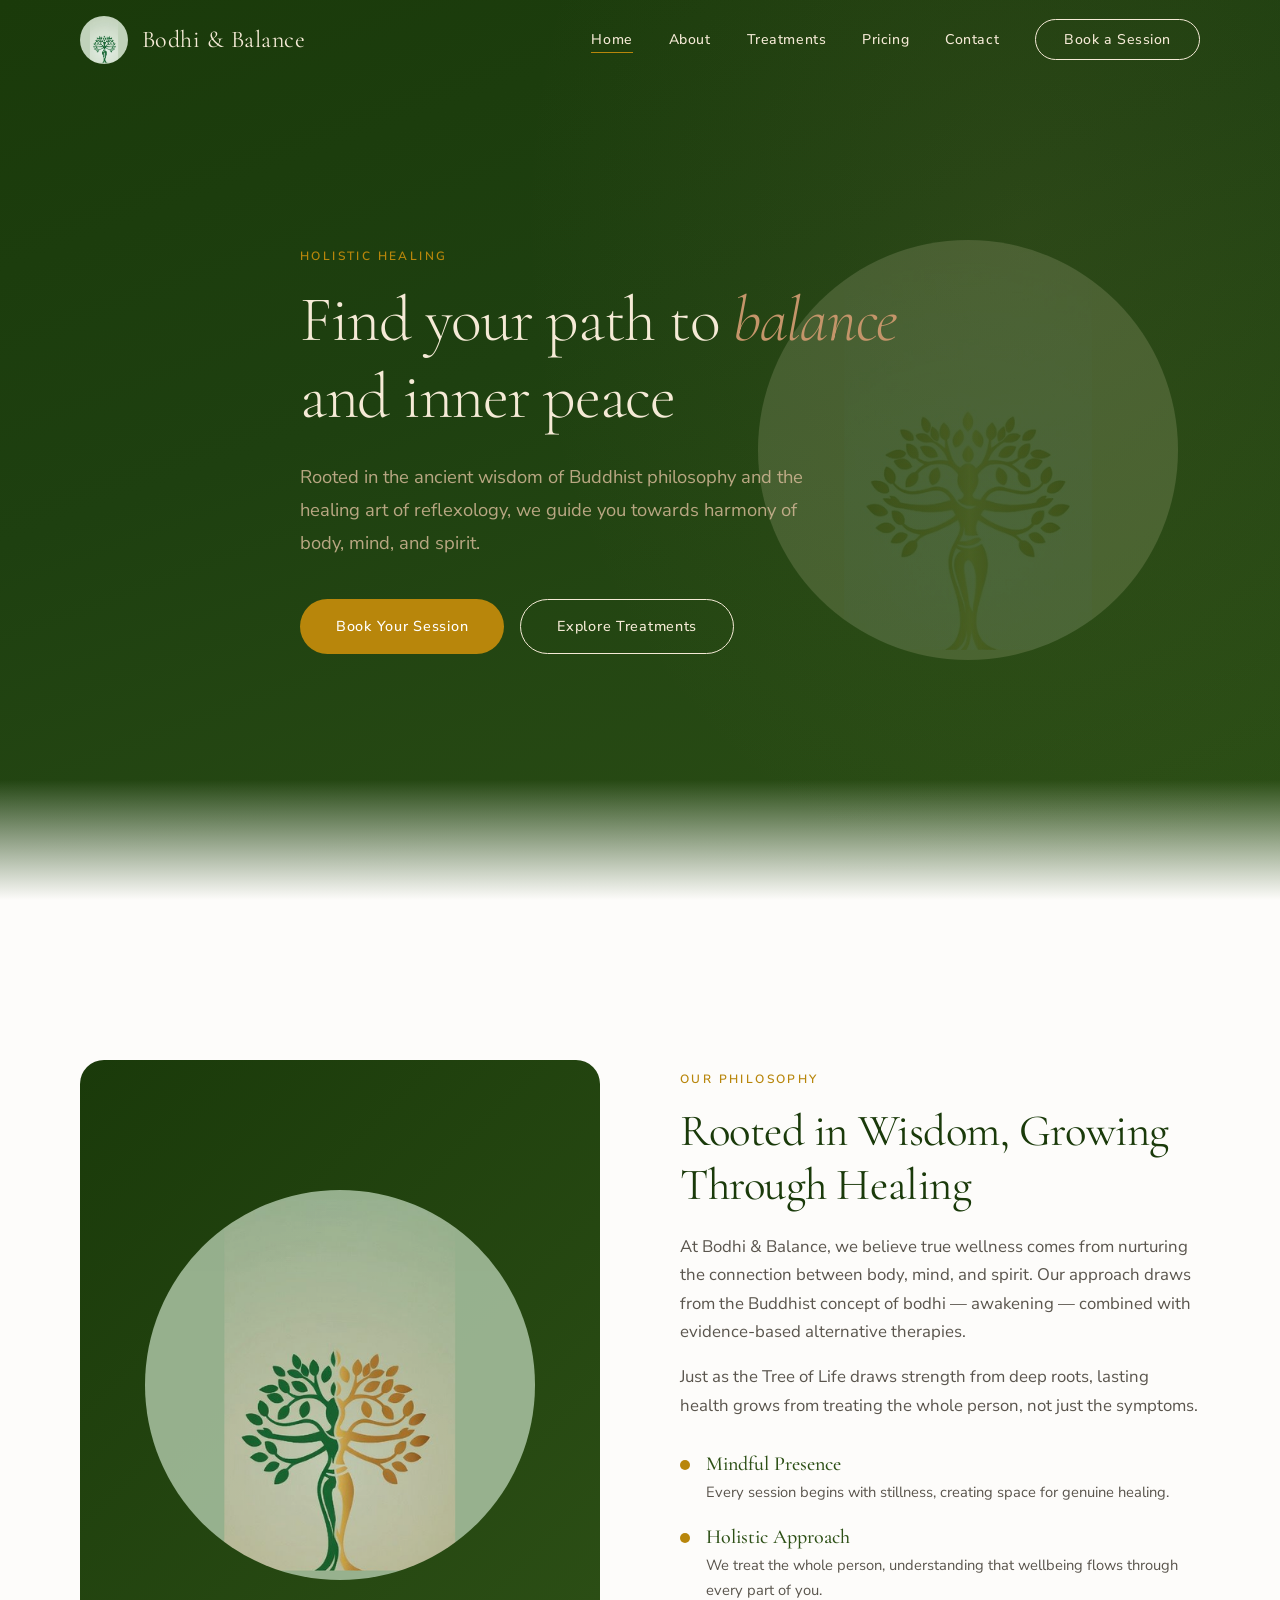
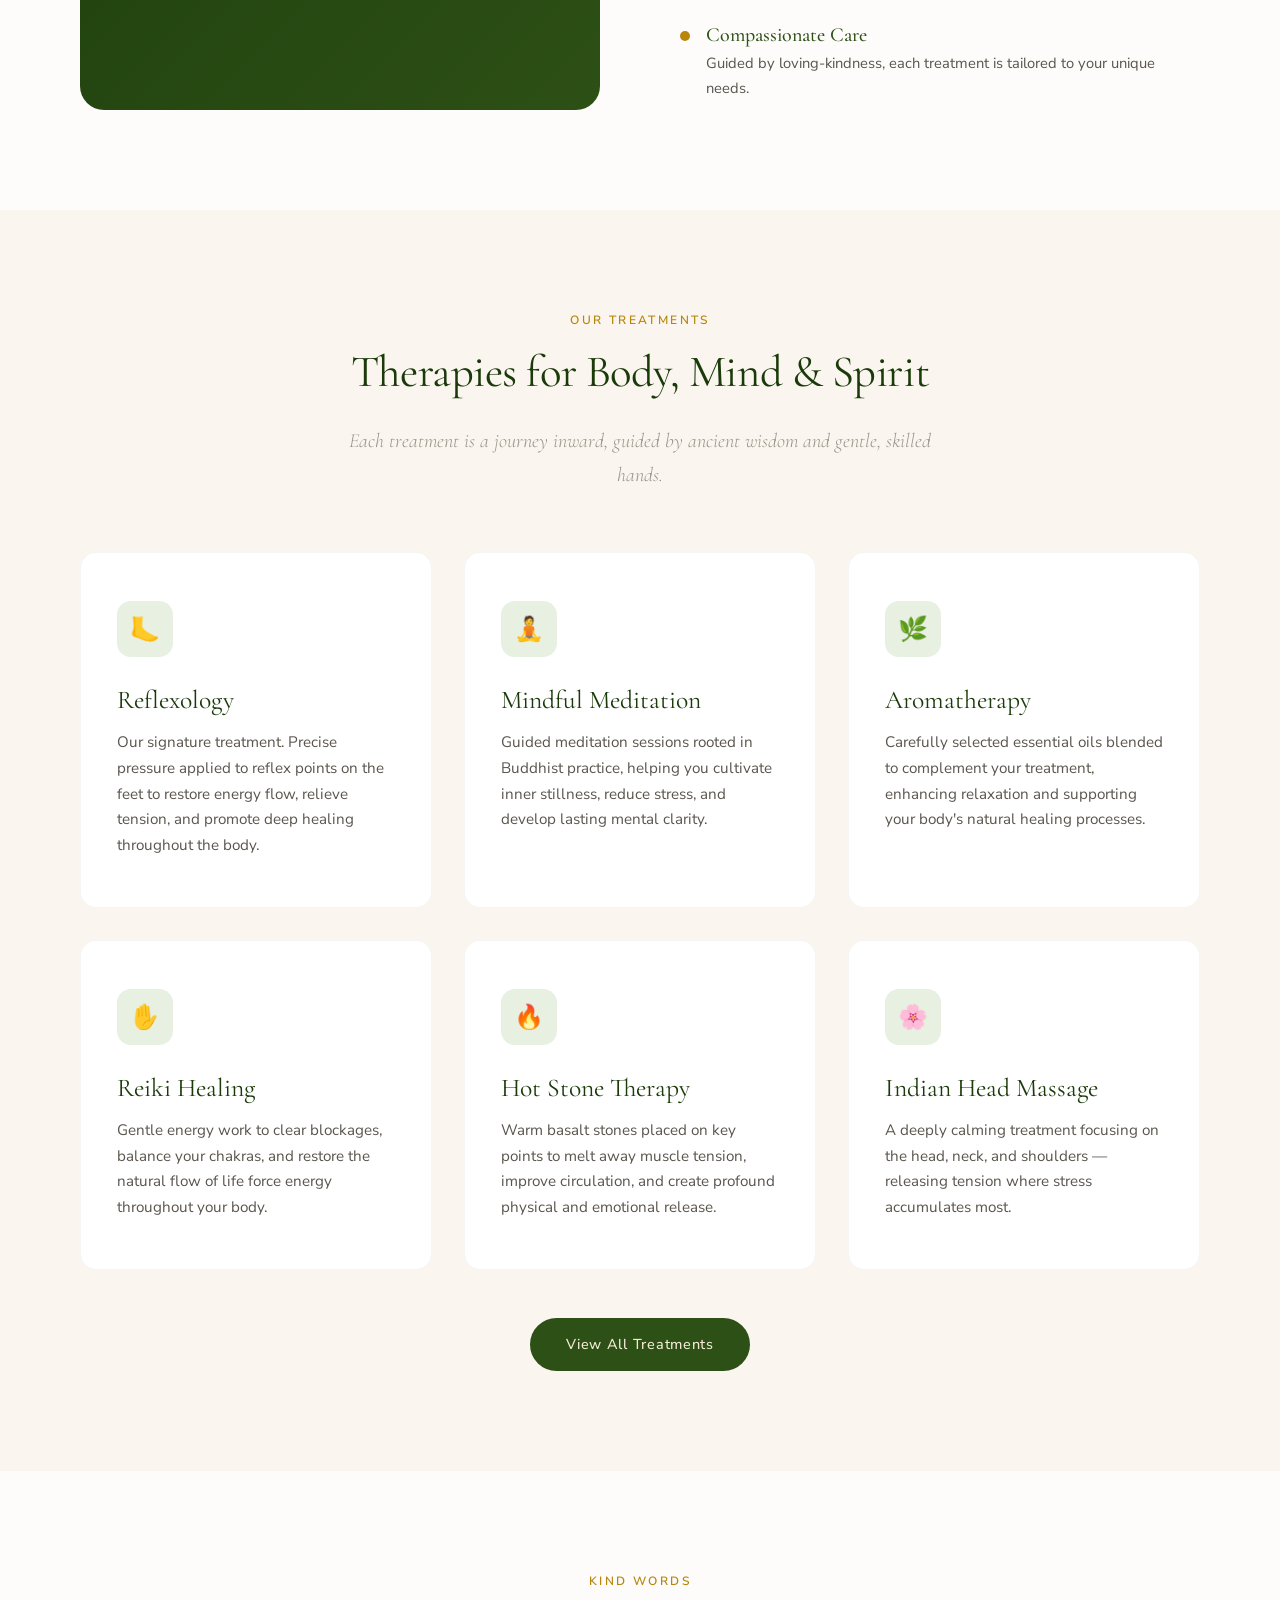
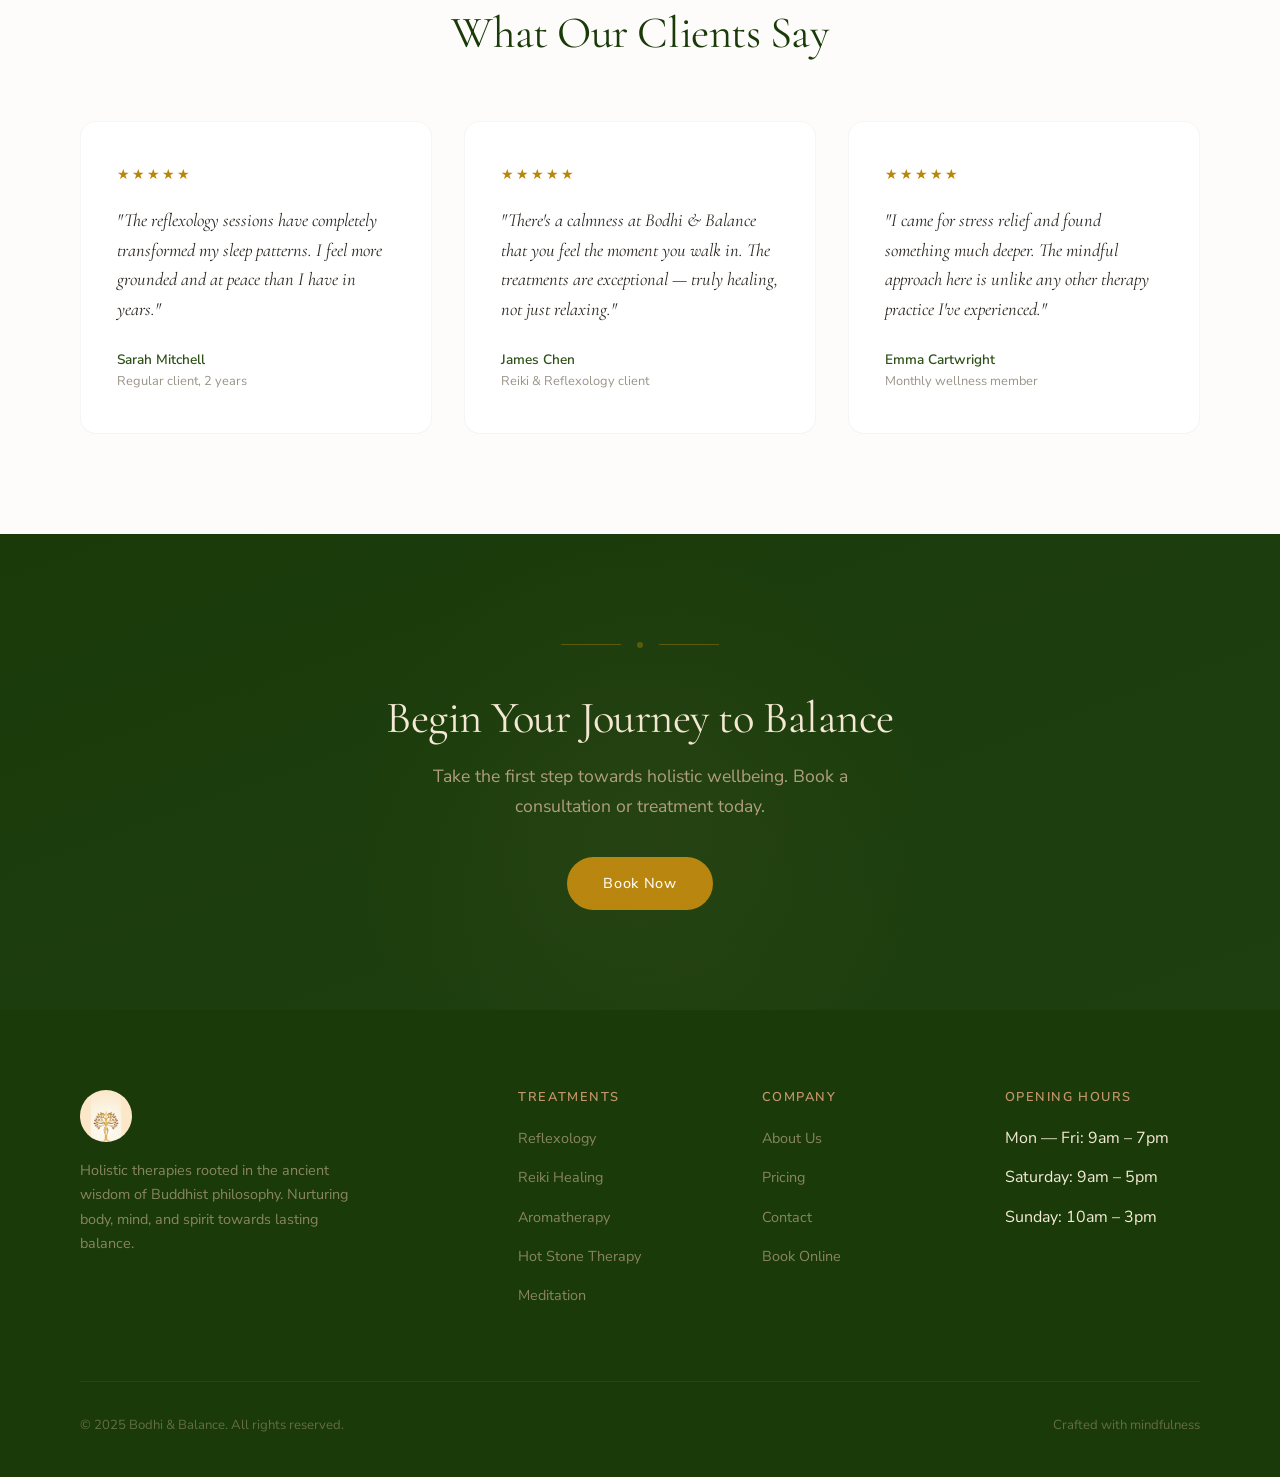
==== index.html @ 6754178a "Initial commit — Bodhi & Balance static website Static site with 6 pages: Home, About, Services, Pri" ====
<!DOCTYPE html>
<html lang="en">
<head>
  <meta charset="UTF-8">
  <meta name="viewport" content="width=device-width, initial-scale=1.0">
  <title>Bodhi & Balance — Alternative Therapies & Reflexology</title>
  <meta name="description" content="Bodhi & Balance offers holistic alternative therapies with a strong focus on reflexology treatment, rooted in the mindful traditions of Buddhism.">
  <link rel="icon" href="images/logo_green.png" type="image/png">
  <link rel="stylesheet" href="css/styles.css">
</head>
<body>

<!-- ═══════════ NAVIGATION ═══════════ -->
<nav class="navbar">
  <div class="container">
    <a href="index.html" class="nav-brand">
      <img src="images/logo_green.png" alt="Bodhi & Balance logo">
      <span class="nav-brand-text">Bodhi & Balance</span>
    </a>
    <ul class="nav-links">
      <li><a href="index.html" class="active">Home</a></li>
      <li><a href="about.html">About</a></li>
      <li><a href="services.html">Treatments</a></li>
      <li><a href="pricing.html">Pricing</a></li>
      <li><a href="contact.html">Contact</a></li>
      <li><a href="booking.html" class="nav-book">Book a Session</a></li>
    </ul>
    <button class="nav-toggle" aria-label="Menu">
      <span></span><span></span><span></span>
    </button>
  </div>
</nav>

<!-- ═══════════ HERO ═══════════ -->
<section class="hero">
  <img src="images/logo_gold_v2.png" alt="" class="hero-logo" aria-hidden="true">
  <div class="container">
    <div class="hero-content">
      <span class="section-label">Holistic Healing</span>
      <h1>Find your path to <em>balance</em> and inner peace</h1>
      <p>Rooted in the ancient wisdom of Buddhist philosophy and the healing art of reflexology, we guide you towards harmony of body, mind, and spirit.</p>
      <div class="hero-buttons">
        <a href="booking.html" class="btn btn-gold">Book Your Session</a>
        <a href="services.html" class="btn btn-outline" style="border-color: var(--gold-pale); color: var(--gold-pale);">Explore Treatments</a>
      </div>
    </div>
  </div>
</section>

<!-- ═══════════ PHILOSOPHY INTRO ═══════════ -->
<section style="padding: var(--section-padding);">
  <div class="container">
    <div class="philosophy-grid">
      <div class="philosophy-image fade-in">
        <img src="images/logo_dual.png" alt="Tree of Life">
      </div>
      <div class="philosophy-content fade-in">
        <span class="section-label">Our Philosophy</span>
        <h2>Rooted in Wisdom, Growing Through Healing</h2>
        <p>At Bodhi & Balance, we believe true wellness comes from nurturing the connection between body, mind, and spirit. Our approach draws from the Buddhist concept of bodhi — awakening — combined with evidence-based alternative therapies.</p>
        <p>Just as the Tree of Life draws strength from deep roots, lasting health grows from treating the whole person, not just the symptoms.</p>
        <div class="philosophy-values">
          <div class="value-item">
            <div class="value-dot"></div>
            <div>
              <h4>Mindful Presence</h4>
              <p>Every session begins with stillness, creating space for genuine healing.</p>
            </div>
          </div>
          <div class="value-item">
            <div class="value-dot"></div>
            <div>
              <h4>Holistic Approach</h4>
              <p>We treat the whole person, understanding that wellbeing flows through every part of you.</p>
            </div>
          </div>
          <div class="value-item">
            <div class="value-dot"></div>
            <div>
              <h4>Compassionate Care</h4>
              <p>Guided by loving-kindness, each treatment is tailored to your unique needs.</p>
            </div>
          </div>
        </div>
      </div>
    </div>
  </div>
</section>

<!-- ═══════════ SERVICES OVERVIEW ═══════════ -->
<section class="section-cream">
  <div class="container">
    <div style="text-align: center; max-width: 640px; margin: 0 auto;">
      <span class="section-label">Our Treatments</span>
      <h2 class="section-title">Therapies for Body, Mind & Spirit</h2>
      <p class="section-subtitle" style="margin: 0 auto;">Each treatment is a journey inward, guided by ancient wisdom and gentle, skilled hands.</p>
    </div>
    <div class="features-grid">
      <div class="feature-card fade-in">
        <div class="feature-icon">🦶</div>
        <h3>Reflexology</h3>
        <p>Our signature treatment. Precise pressure applied to reflex points on the feet to restore energy flow, relieve tension, and promote deep healing throughout the body.</p>
      </div>
      <div class="feature-card fade-in">
        <div class="feature-icon">🧘</div>
        <h3>Mindful Meditation</h3>
        <p>Guided meditation sessions rooted in Buddhist practice, helping you cultivate inner stillness, reduce stress, and develop lasting mental clarity.</p>
      </div>
      <div class="feature-card fade-in">
        <div class="feature-icon">🌿</div>
        <h3>Aromatherapy</h3>
        <p>Carefully selected essential oils blended to complement your treatment, enhancing relaxation and supporting your body's natural healing processes.</p>
      </div>
      <div class="feature-card fade-in">
        <div class="feature-icon">✋</div>
        <h3>Reiki Healing</h3>
        <p>Gentle energy work to clear blockages, balance your chakras, and restore the natural flow of life force energy throughout your body.</p>
      </div>
      <div class="feature-card fade-in">
        <div class="feature-icon">🔥</div>
        <h3>Hot Stone Therapy</h3>
        <p>Warm basalt stones placed on key points to melt away muscle tension, improve circulation, and create profound physical and emotional release.</p>
      </div>
      <div class="feature-card fade-in">
        <div class="feature-icon">🌸</div>
        <h3>Indian Head Massage</h3>
        <p>A deeply calming treatment focusing on the head, neck, and shoulders — releasing tension where stress accumulates most.</p>
      </div>
    </div>
    <div style="text-align: center; margin-top: 48px;">
      <a href="services.html" class="btn btn-primary">View All Treatments</a>
    </div>
  </div>
</section>

<!-- ═══════════ TESTIMONIALS ═══════════ -->
<section>
  <div class="container">
    <div style="text-align: center; max-width: 640px; margin: 0 auto;">
      <span class="section-label">Kind Words</span>
      <h2 class="section-title">What Our Clients Say</h2>
    </div>
    <div class="testimonials-container">
      <div class="testimonial-card fade-in">
        <div class="testimonial-stars">★★★★★</div>
        <blockquote>"The reflexology sessions have completely transformed my sleep patterns. I feel more grounded and at peace than I have in years."</blockquote>
        <div class="testimonial-author">Sarah Mitchell</div>
        <div class="testimonial-role">Regular client, 2 years</div>
      </div>
      <div class="testimonial-card fade-in">
        <div class="testimonial-stars">★★★★★</div>
        <blockquote>"There's a calmness at Bodhi & Balance that you feel the moment you walk in. The treatments are exceptional — truly healing, not just relaxing."</blockquote>
        <div class="testimonial-author">James Chen</div>
        <div class="testimonial-role">Reiki & Reflexology client</div>
      </div>
      <div class="testimonial-card fade-in">
        <div class="testimonial-stars">★★★★★</div>
        <blockquote>"I came for stress relief and found something much deeper. The mindful approach here is unlike any other therapy practice I've experienced."</blockquote>
        <div class="testimonial-author">Emma Cartwright</div>
        <div class="testimonial-role">Monthly wellness member</div>
      </div>
    </div>
  </div>
</section>

<!-- ═══════════ CTA ═══════════ -->
<section class="cta-section">
  <div class="container">
    <div class="divider" style="margin-bottom: 36px;">
      <div class="divider-line"></div>
      <div class="divider-dot"></div>
      <div class="divider-line"></div>
    </div>
    <h2>Begin Your Journey to Balance</h2>
    <p>Take the first step towards holistic wellbeing. Book a consultation or treatment today.</p>
    <a href="booking.html" class="btn btn-gold">Book Now</a>
  </div>
</section>

<!-- ═══════════ FOOTER ═══════════ -->
<footer class="footer">
  <div class="container">
    <div class="footer-grid">
      <div class="footer-brand">
        <img src="images/logo_gold_v2.png" alt="Bodhi & Balance">
        <p>Holistic therapies rooted in the ancient wisdom of Buddhist philosophy. Nurturing body, mind, and spirit towards lasting balance.</p>
      </div>
      <div>
        <h4>Treatments</h4>
        <ul>
          <li><a href="services.html">Reflexology</a></li>
          <li><a href="services.html">Reiki Healing</a></li>
          <li><a href="services.html">Aromatherapy</a></li>
          <li><a href="services.html">Hot Stone Therapy</a></li>
          <li><a href="services.html">Meditation</a></li>
        </ul>
      </div>
      <div>
        <h4>Company</h4>
        <ul>
          <li><a href="about.html">About Us</a></li>
          <li><a href="pricing.html">Pricing</a></li>
          <li><a href="contact.html">Contact</a></li>
          <li><a href="booking.html">Book Online</a></li>
        </ul>
      </div>
      <div>
        <h4>Opening Hours</h4>
        <ul>
          <li>Mon — Fri: 9am – 7pm</li>
          <li>Saturday: 9am – 5pm</li>
          <li>Sunday: 10am – 3pm</li>
        </ul>
      </div>
    </div>
    <div class="footer-bottom">
      <span>&copy; 2025 Bodhi & Balance. All rights reserved.</span>
      <span>Crafted with mindfulness</span>
    </div>
  </div>
</footer>

<script src="js/main.js"></script>
</body>
</html>
---- css/styles.css ----
/* ═══════════════════════════════════════════════
   BODHI & BALANCE — Global Styles
   Theme: Dark green + warm golden brown
   ═══════════════════════════════════════════════ */

@import url('https://fonts.googleapis.com/css2?family=Cormorant+Garamond:ital,wght@0,300;0,400;0,500;0,600;0,700;1,300;1,400&family=Nunito+Sans:wght@300;400;500;600&display=swap');

:root {
  /* Primary palette */
  --green-deep: #1a3a0a;
  --green-dark: #2d5016;
  --green-mid: #3a6b1e;
  --green-soft: #4a8c2a;
  --green-light: #6aad3d;
  --green-pale: #e8f0e2;

  /* Golden brown palette */
  --gold-dark: #8b6914;
  --gold: #b8860b;
  --gold-warm: #c4956a;
  --gold-light: #d4b896;
  --gold-pale: #f5ead6;
  --gold-cream: #faf6ef;

  /* Neutrals */
  --white: #ffffff;
  --off-white: #fdfcfa;
  --gray-light: #f0ede8;
  --gray-mid: #9a9489;
  --gray-dark: #5a554d;
  --text-primary: #2a2520;
  --text-secondary: #5a554d;

  /* Typography */
  --font-heading: 'Cormorant Garamond', Georgia, serif;
  --font-body: 'Nunito Sans', -apple-system, sans-serif;

  /* Spacing */
  --section-padding: 100px 0;
  --container-width: 1200px;
  --nav-height: 80px;

  /* Transitions */
  --ease-gentle: cubic-bezier(0.25, 0.1, 0.25, 1);
}

/* ═══════════ RESET & BASE ═══════════ */
*, *::before, *::after { box-sizing: border-box; margin: 0; padding: 0; }

html {
  scroll-behavior: smooth;
  font-size: 16px;
  -webkit-font-smoothing: antialiased;
  -moz-osx-font-smoothing: grayscale;
}

body {
  font-family: var(--font-body);
  font-weight: 400;
  color: var(--text-primary);
  background: var(--off-white);
  line-height: 1.7;
  overflow-x: hidden;
}

img { max-width: 100%; height: auto; display: block; }
a { color: inherit; text-decoration: none; }

.container {
  max-width: var(--container-width);
  margin: 0 auto;
  padding: 0 40px;
}

/* ═══════════ TYPOGRAPHY ═══════════ */
h1, h2, h3, h4, h5 {
  font-family: var(--font-heading);
  font-weight: 400;
  line-height: 1.2;
  color: var(--green-deep);
}

h1 { font-size: clamp(2.8rem, 5vw, 4.2rem); letter-spacing: -0.02em; }
h2 { font-size: clamp(2rem, 3.5vw, 3rem); letter-spacing: -0.01em; }
h3 { font-size: clamp(1.4rem, 2vw, 1.8rem); }
h4 { font-size: 1.25rem; font-weight: 500; }

p { margin-bottom: 1em; color: var(--text-secondary); }
p:last-child { margin-bottom: 0; }

.section-label {
  font-family: var(--font-body);
  font-size: 0.75rem;
  font-weight: 600;
  letter-spacing: 0.2em;
  text-transform: uppercase;
  color: var(--gold);
  margin-bottom: 16px;
  display: block;
}

.section-title { margin-bottom: 24px; }

.section-subtitle {
  font-family: var(--font-heading);
  font-size: 1.25rem;
  font-style: italic;
  color: var(--gray-mid);
  font-weight: 300;
  max-width: 600px;
}

/* ═══════════ BUTTONS ═══════════ */
.btn {
  display: inline-flex;
  align-items: center;
  gap: 8px;
  padding: 14px 36px;
  border-radius: 50px;
  font-family: var(--font-body);
  font-size: 0.9rem;
  font-weight: 500;
  letter-spacing: 0.05em;
  cursor: pointer;
  border: none;
  transition: all 0.4s var(--ease-gentle);
  text-decoration: none;
}

.btn-primary {
  background: var(--green-dark);
  color: var(--gold-pale);
}
.btn-primary:hover {
  background: var(--green-mid);
  transform: translateY(-2px);
  box-shadow: 0 8px 30px rgba(45, 80, 22, 0.3);
}

.btn-outline {
  background: transparent;
  color: var(--green-dark);
  border: 1.5px solid var(--green-dark);
}
.btn-outline:hover {
  background: var(--green-dark);
  color: var(--gold-pale);
  transform: translateY(-2px);
}

.btn-gold {
  background: var(--gold);
  color: var(--white);
}
.btn-gold:hover {
  background: var(--gold-dark);
  transform: translateY(-2px);
  box-shadow: 0 8px 30px rgba(184, 134, 11, 0.3);
}

/* ═══════════ NAVIGATION ═══════════ */
.navbar {
  position: fixed;
  top: 0;
  left: 0;
  right: 0;
  z-index: 1000;
  height: var(--nav-height);
  display: flex;
  align-items: center;
  transition: all 0.4s var(--ease-gentle);
  background: transparent;
}

.navbar.scrolled {
  background: rgba(253, 252, 250, 0.95);
  backdrop-filter: blur(20px);
  box-shadow: 0 1px 0 rgba(0, 0, 0, 0.06);
}

.navbar .container {
  display: flex;
  align-items: center;
  justify-content: space-between;
  width: 100%;
}

.nav-brand {
  display: flex;
  align-items: center;
  gap: 14px;
}

.nav-brand img {
  width: 48px;
  height: 48px;
  border-radius: 50%;
}

.nav-brand-text {
  font-family: var(--font-heading);
  font-size: 1.5rem;
  font-weight: 400;
  color: var(--green-deep);
  letter-spacing: 0.02em;
}

.navbar:not(.scrolled) .nav-brand-text { color: var(--gold-pale); }
.navbar:not(.scrolled) .nav-links a { color: var(--gold-pale); }
.navbar:not(.scrolled) .nav-book { border-color: var(--gold-pale); color: var(--gold-pale); }
.navbar:not(.scrolled) .nav-book:hover { background: var(--gold-pale); color: var(--green-deep); }

.nav-links {
  display: flex;
  align-items: center;
  gap: 36px;
  list-style: none;
}

.nav-links a {
  font-size: 0.88rem;
  font-weight: 500;
  letter-spacing: 0.04em;
  color: var(--text-secondary);
  transition: color 0.3s;
  position: relative;
}

.nav-links a::after {
  content: '';
  position: absolute;
  bottom: -4px;
  left: 0;
  width: 0;
  height: 1.5px;
  background: var(--gold);
  transition: width 0.3s var(--ease-gentle);
}

.nav-links a:hover::after,
.nav-links a.active::after { width: 100%; }

.nav-book {
  padding: 10px 28px;
  border: 1.5px solid var(--green-dark);
  border-radius: 50px;
  font-size: 0.85rem;
  font-weight: 600;
  letter-spacing: 0.05em;
  color: var(--green-dark);
  transition: all 0.3s var(--ease-gentle);
}

.nav-book:hover {
  background: var(--green-dark);
  color: var(--gold-pale);
}

/* Mobile menu toggle */
.nav-toggle {
  display: none;
  flex-direction: column;
  gap: 5px;
  background: none;
  border: none;
  cursor: pointer;
  padding: 5px;
}
.nav-toggle span {
  width: 24px;
  height: 2px;
  background: var(--green-deep);
  transition: all 0.3s;
  border-radius: 2px;
}
.navbar:not(.scrolled) .nav-toggle span { background: var(--gold-pale); }

/* ═══════════ HERO ═══════════ */
.hero {
  position: relative;
  min-height: 100vh;
  display: flex;
  align-items: center;
  background: linear-gradient(160deg, var(--green-deep) 0%, #1e4010 40%, var(--green-dark) 100%);
  overflow: hidden;
}

.hero::before {
  content: '';
  position: absolute;
  top: -50%;
  right: -20%;
  width: 80%;
  height: 150%;
  background: radial-gradient(ellipse, rgba(196, 149, 106, 0.08) 0%, transparent 70%);
  pointer-events: none;
}

.hero::after {
  content: '';
  position: absolute;
  bottom: 0;
  left: 0;
  right: 0;
  height: 120px;
  background: linear-gradient(to top, var(--off-white), transparent);
  pointer-events: none;
}

.hero-content {
  position: relative;
  z-index: 2;
  max-width: 680px;
}

.hero h1 {
  color: var(--gold-pale);
  margin-bottom: 24px;
  font-weight: 300;
}

.hero h1 em {
  font-style: italic;
  color: var(--gold-warm);
}

.hero p {
  color: rgba(212, 184, 150, 0.85);
  font-size: 1.15rem;
  line-height: 1.8;
  margin-bottom: 40px;
  max-width: 520px;
}

.hero-buttons { display: flex; gap: 16px; flex-wrap: wrap; }

.hero-logo {
  position: absolute;
  right: 8%;
  top: 50%;
  transform: translateY(-50%);
  width: 420px;
  height: 420px;
  opacity: 0.15;
  z-index: 1;
  border-radius: 50%;
  mix-blend-mode: screen;
}

/* ═══════════ SECTIONS ═══════════ */
section { padding: var(--section-padding); }

.section-green {
  background: var(--green-deep);
  color: var(--gold-pale);
}
.section-green h2, .section-green h3 { color: var(--gold-pale); }
.section-green p { color: rgba(212, 184, 150, 0.8); }
.section-green .section-label { color: var(--gold-warm); }

.section-cream { background: var(--gold-cream); }
.section-soft { background: var(--gray-light); }

/* ═══════════ FEATURE CARDS ═══════════ */
.features-grid {
  display: grid;
  grid-template-columns: repeat(3, 1fr);
  gap: 32px;
  margin-top: 60px;
}

.feature-card {
  padding: 48px 36px;
  background: var(--white);
  border-radius: 16px;
  border: 1px solid rgba(0, 0, 0, 0.04);
  transition: all 0.4s var(--ease-gentle);
}

.feature-card:hover {
  transform: translateY(-6px);
  box-shadow: 0 20px 60px rgba(0, 0, 0, 0.06);
}

.feature-icon {
  width: 56px;
  height: 56px;
  border-radius: 14px;
  background: var(--green-pale);
  display: flex;
  align-items: center;
  justify-content: center;
  margin-bottom: 28px;
  font-size: 1.5rem;
}

.feature-card h3 { margin-bottom: 14px; }
.feature-card p { font-size: 0.95rem; }

/* ═══════════ PHILOSOPHY SECTION ═══════════ */
.philosophy-grid {
  display: grid;
  grid-template-columns: 1fr 1fr;
  gap: 80px;
  align-items: center;
  margin-top: 60px;
}

.philosophy-image {
  width: 100%;
  aspect-ratio: 4/5;
  border-radius: 24px;
  background: linear-gradient(135deg, var(--green-deep), var(--green-dark));
  display: flex;
  align-items: center;
  justify-content: center;
  overflow: hidden;
  position: relative;
}

.philosophy-image img {
  width: 75%;
  opacity: 0.85;
  border-radius: 50%;
}

.philosophy-content h2 { margin-bottom: 20px; }
.philosophy-content p { margin-bottom: 16px; font-size: 1.05rem; }

.philosophy-values {
  display: flex;
  flex-direction: column;
  gap: 20px;
  margin-top: 32px;
}

.value-item {
  display: flex;
  align-items: flex-start;
  gap: 16px;
}

.value-dot {
  width: 10px;
  height: 10px;
  border-radius: 50%;
  background: var(--gold);
  margin-top: 8px;
  flex-shrink: 0;
}

.value-item h4 { margin-bottom: 4px; font-family: var(--font-heading); color: var(--green-dark); }
.value-item p { font-size: 0.92rem; margin: 0; }

/* ═══════════ TREATMENTS ═══════════ */
.treatments-grid {
  display: grid;
  grid-template-columns: repeat(2, 1fr);
  gap: 32px;
  margin-top: 60px;
}

.treatment-card {
  padding: 44px 40px;
  background: var(--white);
  border-radius: 20px;
  border: 1px solid rgba(0, 0, 0, 0.04);
  transition: all 0.4s var(--ease-gentle);
  position: relative;
  overflow: hidden;
}

.treatment-card::before {
  content: '';
  position: absolute;
  top: 0;
  left: 0;
  width: 4px;
  height: 0;
  background: linear-gradient(to bottom, var(--gold), var(--green-mid));
  transition: height 0.4s var(--ease-gentle);
  border-radius: 0 4px 4px 0;
}

.treatment-card:hover::before { height: 100%; }

.treatment-card:hover {
  transform: translateY(-4px);
  box-shadow: 0 16px 48px rgba(0, 0, 0, 0.06);
}

.treatment-tag {
  display: inline-block;
  padding: 4px 14px;
  border-radius: 20px;
  background: var(--gold-pale);
  color: var(--gold-dark);
  font-size: 0.75rem;
  font-weight: 600;
  letter-spacing: 0.08em;
  margin-bottom: 20px;
}

.treatment-card h3 { margin-bottom: 12px; }
.treatment-card p { font-size: 0.95rem; margin-bottom: 20px; }

.treatment-meta {
  display: flex;
  gap: 20px;
  color: var(--gray-mid);
  font-size: 0.85rem;
}

/* ═══════════ TESTIMONIALS ═══════════ */
.testimonials-container {
  margin-top: 60px;
  display: grid;
  grid-template-columns: repeat(3, 1fr);
  gap: 32px;
}

.testimonial-card {
  padding: 40px 36px;
  background: var(--white);
  border-radius: 16px;
  border: 1px solid rgba(0, 0, 0, 0.04);
}

.testimonial-stars {
  color: var(--gold);
  font-size: 0.9rem;
  letter-spacing: 2px;
  margin-bottom: 20px;
}

.testimonial-card blockquote {
  font-family: var(--font-heading);
  font-size: 1.15rem;
  font-style: italic;
  color: var(--text-primary);
  line-height: 1.6;
  margin-bottom: 24px;
}

.testimonial-author {
  font-size: 0.85rem;
  font-weight: 600;
  color: var(--green-dark);
}

.testimonial-role {
  font-size: 0.8rem;
  color: var(--gray-mid);
}

/* ═══════════ PRICING ═══════════ */
.pricing-grid {
  display: grid;
  grid-template-columns: repeat(3, 1fr);
  gap: 32px;
  margin-top: 60px;
}

.pricing-card {
  padding: 48px 40px;
  background: var(--white);
  border-radius: 20px;
  border: 1px solid rgba(0, 0, 0, 0.04);
  text-align: center;
  transition: all 0.4s var(--ease-gentle);
  position: relative;
}

.pricing-card.featured {
  background: var(--green-deep);
  border: none;
  transform: scale(1.04);
}
.pricing-card.featured h3 { color: var(--gold-pale); }
.pricing-card.featured .pricing-amount { color: var(--gold-warm); }
.pricing-card.featured p, .pricing-card.featured li { color: rgba(212, 184, 150, 0.8); }
.pricing-card.featured .pricing-label { color: var(--gold-warm); }

.pricing-card:hover {
  transform: translateY(-6px);
  box-shadow: 0 20px 60px rgba(0, 0, 0, 0.08);
}
.pricing-card.featured:hover {
  transform: scale(1.04) translateY(-6px);
}

.pricing-label {
  font-size: 0.75rem;
  font-weight: 600;
  letter-spacing: 0.15em;
  text-transform: uppercase;
  color: var(--gold);
  margin-bottom: 12px;
}

.pricing-card h3 { margin-bottom: 8px; }

.pricing-amount {
  font-family: var(--font-heading);
  font-size: 3rem;
  font-weight: 300;
  color: var(--green-deep);
  margin: 20px 0 8px;
}

.pricing-duration {
  font-size: 0.85rem;
  color: var(--gray-mid);
  margin-bottom: 28px;
}

.pricing-features {
  list-style: none;
  text-align: left;
  margin-bottom: 36px;
}

.pricing-features li {
  padding: 10px 0;
  font-size: 0.92rem;
  color: var(--text-secondary);
  border-bottom: 1px solid rgba(0, 0, 0, 0.04);
  display: flex;
  align-items: center;
  gap: 10px;
}

.pricing-features li::before {
  content: '✓';
  color: var(--green-mid);
  font-weight: 700;
  font-size: 0.8rem;
}
.pricing-card.featured .pricing-features li::before { color: var(--gold-warm); }
.pricing-card.featured .pricing-features li { border-color: rgba(255,255,255,0.08); }

/* ═══════════ CONTACT / BOOKING ═══════════ */
.contact-grid {
  display: grid;
  grid-template-columns: 1fr 1fr;
  gap: 60px;
  margin-top: 60px;
}

.form-group { margin-bottom: 24px; }

.form-group label {
  display: block;
  font-size: 0.85rem;
  font-weight: 500;
  color: var(--text-primary);
  margin-bottom: 8px;
}

.form-group input,
.form-group textarea,
.form-group select {
  width: 100%;
  padding: 14px 18px;
  border: 1.5px solid rgba(0, 0, 0, 0.08);
  border-radius: 12px;
  font-family: var(--font-body);
  font-size: 0.95rem;
  background: var(--white);
  color: var(--text-primary);
  transition: border-color 0.3s;
  outline: none;
}

.form-group input:focus,
.form-group textarea:focus,
.form-group select:focus {
  border-color: var(--green-mid);
  box-shadow: 0 0 0 3px rgba(58, 107, 30, 0.08);
}

.form-group textarea { min-height: 140px; resize: vertical; }

.contact-info-card {
  padding: 40px;
  background: var(--green-deep);
  border-radius: 20px;
  color: var(--gold-pale);
}

.contact-info-card h3 { color: var(--gold-pale); margin-bottom: 20px; }
.contact-info-card p { color: rgba(212, 184, 150, 0.8); }

.contact-detail {
  display: flex;
  align-items: flex-start;
  gap: 16px;
  margin-bottom: 28px;
}

.contact-detail-icon {
  width: 44px;
  height: 44px;
  border-radius: 12px;
  background: rgba(196, 149, 106, 0.15);
  display: flex;
  align-items: center;
  justify-content: center;
  flex-shrink: 0;
  font-size: 1.1rem;
}

.contact-detail h4 {
  font-family: var(--font-body);
  font-size: 0.85rem;
  font-weight: 600;
  color: var(--gold-warm);
  margin-bottom: 4px;
}

.contact-detail p { font-size: 0.95rem; margin: 0; }

/* ═══════════ BOOKING CALENDAR ═══════════ */
.booking-slots {
  display: grid;
  grid-template-columns: repeat(auto-fill, minmax(160px, 1fr));
  gap: 12px;
  margin-top: 24px;
}

.time-slot {
  padding: 14px;
  border: 1.5px solid rgba(0, 0, 0, 0.08);
  border-radius: 12px;
  text-align: center;
  cursor: pointer;
  transition: all 0.3s;
  font-size: 0.9rem;
}

.time-slot:hover, .time-slot.selected {
  border-color: var(--green-mid);
  background: var(--green-pale);
  color: var(--green-deep);
}

/* ═══════════ CTA SECTION ═══════════ */
.cta-section {
  padding: 100px 0;
  text-align: center;
  background: linear-gradient(160deg, var(--green-deep), #1e4010);
  position: relative;
  overflow: hidden;
}

.cta-section::before {
  content: '';
  position: absolute;
  top: 0;
  left: 50%;
  transform: translateX(-50%);
  width: 600px;
  height: 600px;
  background: radial-gradient(circle, rgba(196, 149, 106, 0.06) 0%, transparent 70%);
  pointer-events: none;
}

.cta-section h2 { color: var(--gold-pale); margin-bottom: 16px; }
.cta-section p { color: rgba(212, 184, 150, 0.8); max-width: 500px; margin: 0 auto 36px; font-size: 1.1rem; }

/* ═══════════ FOOTER ═══════════ */
.footer {
  background: var(--green-deep);
  color: var(--gold-pale);
  padding: 80px 0 40px;
}

.footer-grid {
  display: grid;
  grid-template-columns: 2fr 1fr 1fr 1fr;
  gap: 48px;
  margin-bottom: 60px;
}

.footer-brand img { width: 52px; margin-bottom: 16px; border-radius: 50%; }
.footer-brand p { color: rgba(212, 184, 150, 0.6); font-size: 0.9rem; max-width: 280px; }

.footer h4 {
  color: var(--gold-warm);
  font-family: var(--font-body);
  font-size: 0.8rem;
  font-weight: 600;
  letter-spacing: 0.12em;
  text-transform: uppercase;
  margin-bottom: 20px;
}

.footer ul { list-style: none; }
.footer li { margin-bottom: 12px; }
.footer a {
  color: rgba(212, 184, 150, 0.6);
  font-size: 0.9rem;
  transition: color 0.3s;
}
.footer a:hover { color: var(--gold-pale); }

.footer-bottom {
  padding-top: 32px;
  border-top: 1px solid rgba(255, 255, 255, 0.06);
  display: flex;
  justify-content: space-between;
  align-items: center;
  font-size: 0.82rem;
  color: rgba(212, 184, 150, 0.4);
}

/* ═══════════ ANIMATIONS ═══════════ */
.fade-in {
  opacity: 0;
  transform: translateY(30px);
  transition: opacity 0.8s var(--ease-gentle), transform 0.8s var(--ease-gentle);
}

.fade-in.visible {
  opacity: 1;
  transform: translateY(0);
}

/* ═══════════ PAGE HEADERS ═══════════ */
.page-header {
  padding: 160px 0 80px;
  background: linear-gradient(160deg, var(--green-deep), #1e4010);
  text-align: center;
}

.page-header h1 { color: var(--gold-pale); margin-bottom: 16px; }
.page-header p { color: rgba(212, 184, 150, 0.8); max-width: 560px; margin: 0 auto; font-size: 1.1rem; }

/* ═══════════ ABOUT PAGE ═══════════ */
.about-story {
  display: grid;
  grid-template-columns: 1fr 1fr;
  gap: 80px;
  align-items: center;
}

.about-story p { font-size: 1.05rem; }

.team-grid {
  display: grid;
  grid-template-columns: repeat(3, 1fr);
  gap: 40px;
  margin-top: 60px;
}

.team-card {
  text-align: center;
}

.team-avatar {
  width: 160px;
  height: 160px;
  border-radius: 50%;
  background: linear-gradient(135deg, var(--green-pale), var(--gold-pale));
  margin: 0 auto 24px;
  display: flex;
  align-items: center;
  justify-content: center;
  font-size: 3rem;
}

.team-card h3 { margin-bottom: 4px; font-size: 1.3rem; }
.team-card .role { color: var(--gold); font-size: 0.85rem; font-weight: 500; margin-bottom: 12px; }
.team-card p { font-size: 0.9rem; }

/* ═══════════ RESPONSIVE ═══════════ */
@media (max-width: 1024px) {
  .features-grid, .testimonials-container, .pricing-grid { grid-template-columns: repeat(2, 1fr); }
  .pricing-card.featured { transform: none; }
  .pricing-card.featured:hover { transform: translateY(-6px); }
  .footer-grid { grid-template-columns: 1fr 1fr; }
  .hero-logo { display: none; }
}

@media (max-width: 768px) {
  :root { --section-padding: 72px 0; --nav-height: 68px; }
  .container { padding: 0 24px; }

  .nav-links { display: none; }
  .nav-toggle { display: flex; }

  .nav-links.open {
    display: flex;
    flex-direction: column;
    position: absolute;
    top: var(--nav-height);
    left: 0;
    right: 0;
    background: var(--white);
    padding: 24px;
    gap: 16px;
    box-shadow: 0 8px 30px rgba(0, 0, 0, 0.08);
  }
  .nav-links.open a { color: var(--text-primary); }

  .features-grid, .treatments-grid, .testimonials-container, .pricing-grid,
  .contact-grid, .about-story, .philosophy-grid, .team-grid {
    grid-template-columns: 1fr;
  }

  .philosophy-grid { gap: 40px; }
  .footer-grid { grid-template-columns: 1fr; }
  .footer-bottom { flex-direction: column; gap: 12px; text-align: center; }
  .hero-buttons { flex-direction: column; }
}

/* ═══════════ DECORATIVE DIVIDER ═══════════ */
.divider {
  display: flex;
  align-items: center;
  justify-content: center;
  gap: 16px;
  margin: 0 auto;
  padding: 8px 0;
  opacity: 0.4;
}

.divider-line { width: 60px; height: 1px; background: var(--gold); }
.divider-dot { width: 6px; height: 6px; border-radius: 50%; background: var(--gold); }
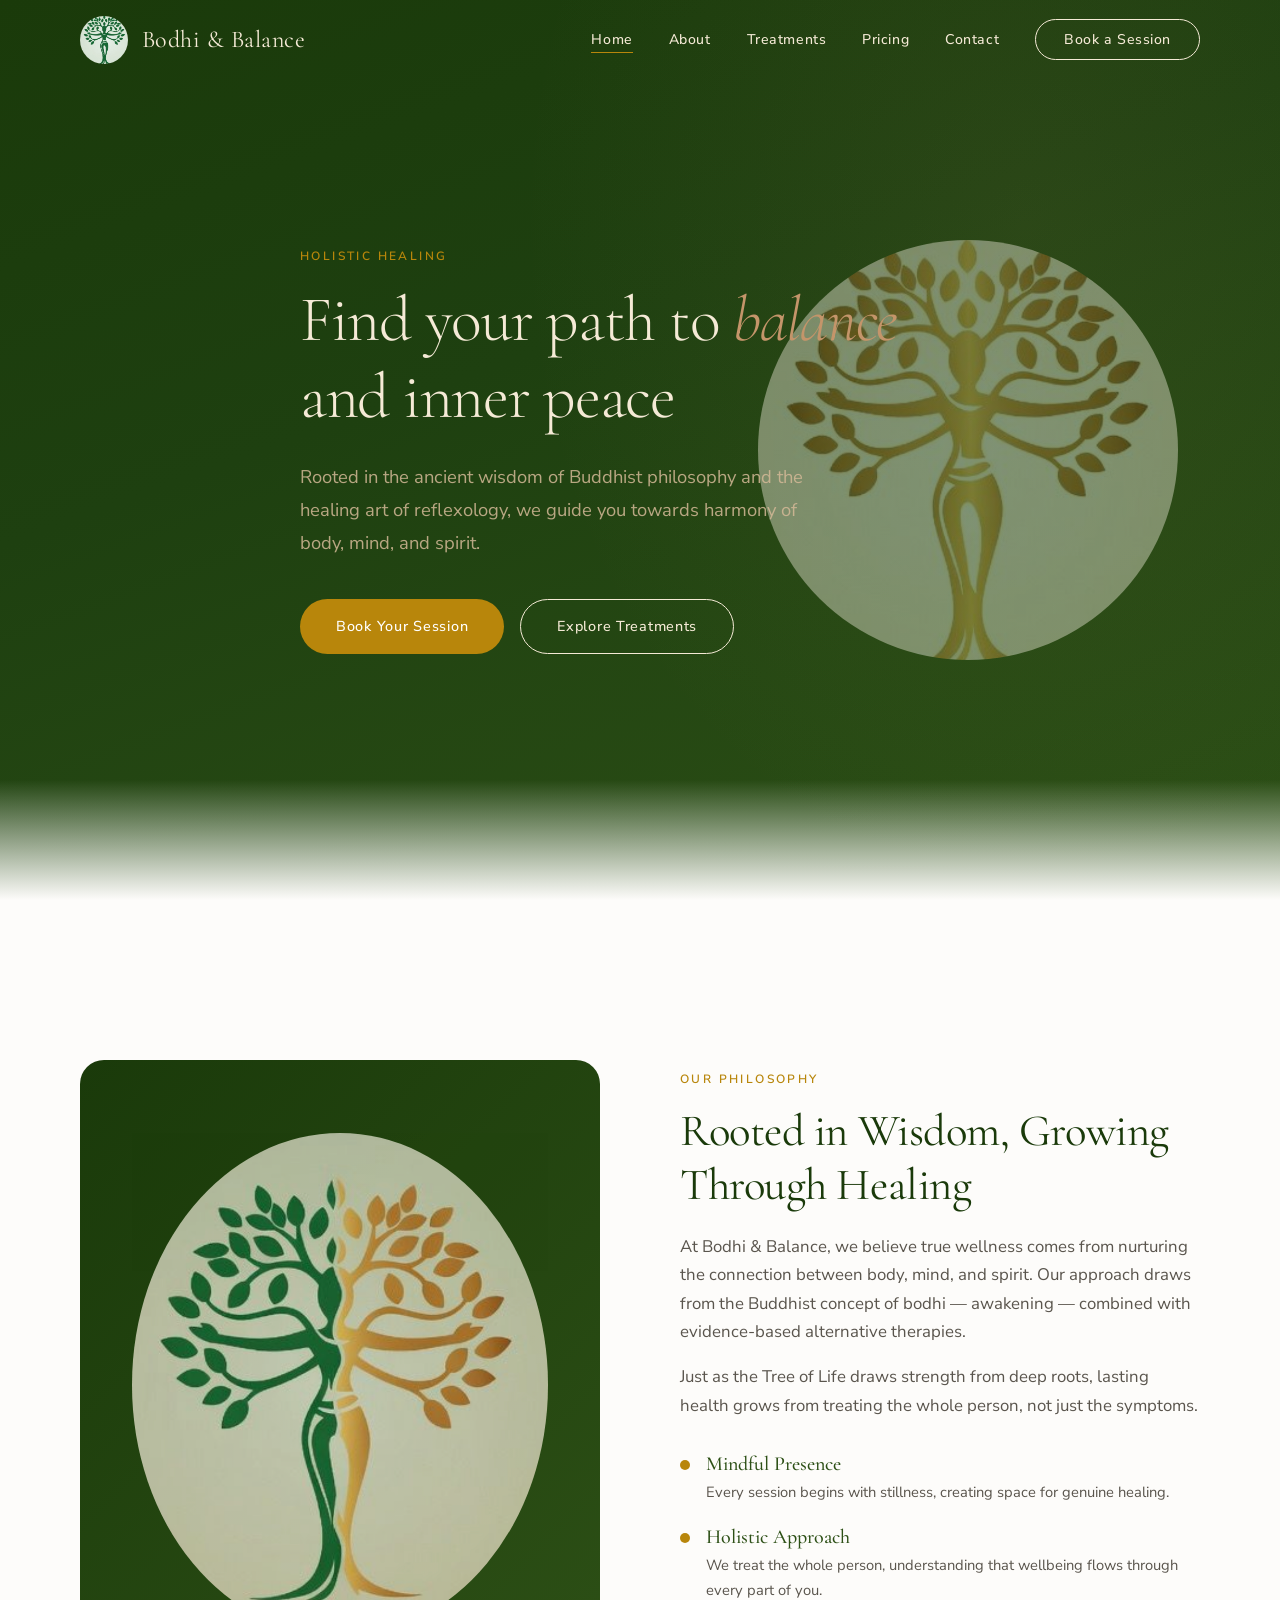
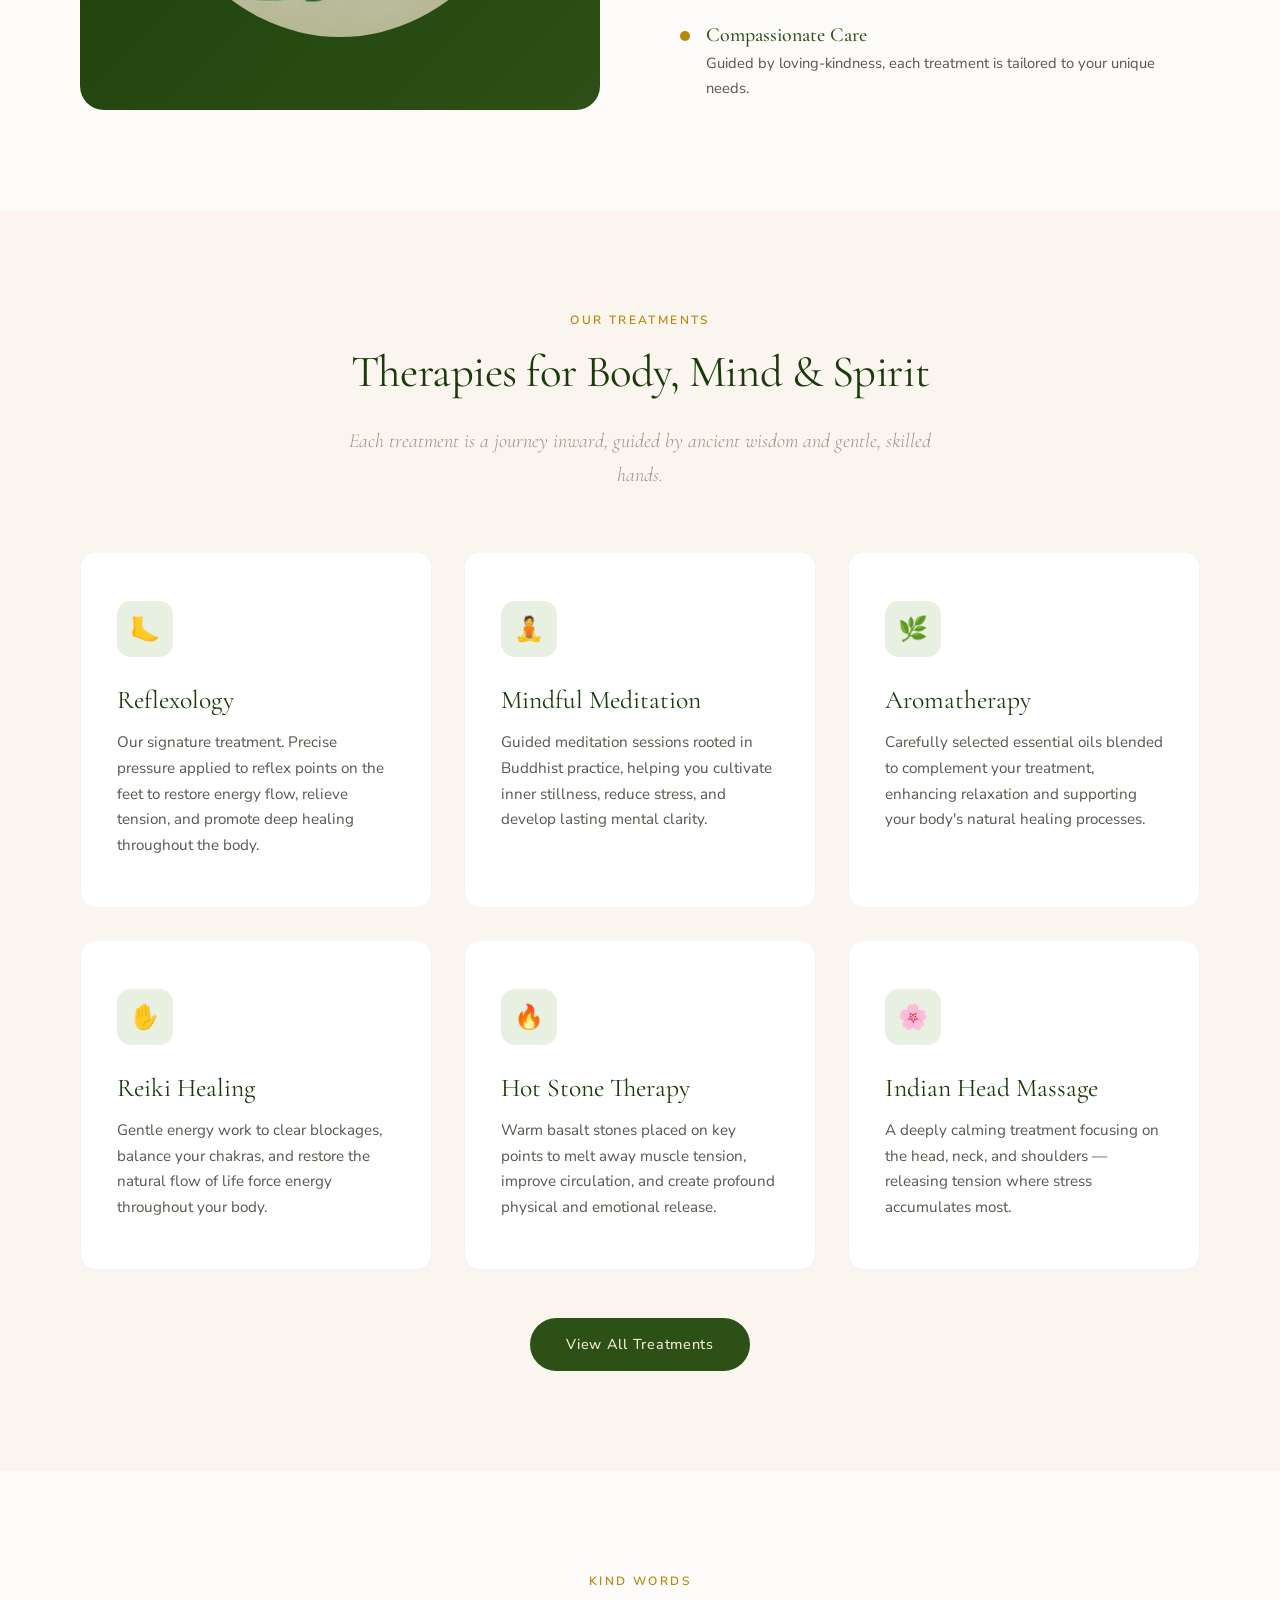
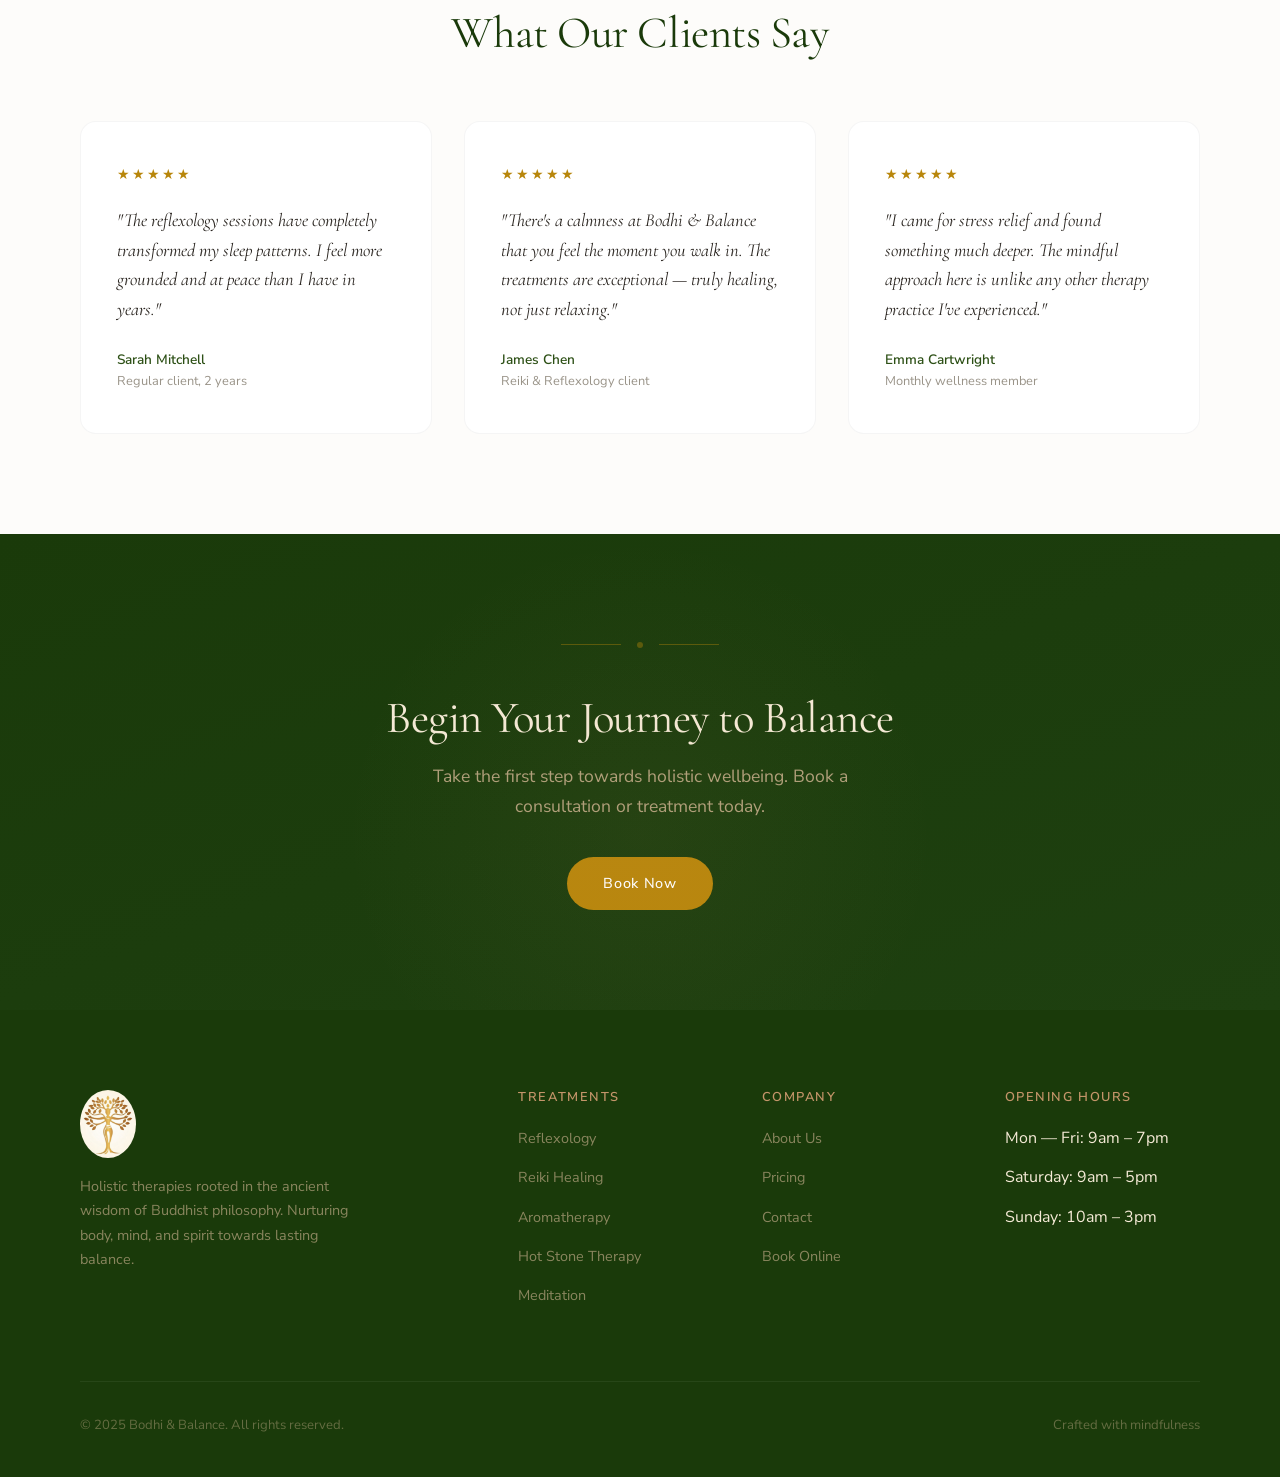
==== commit 3a95acf3: "Update logos to v5 and hero styling" ====
--- a/index.html
+++ b/index.html
@@ -5,7 +5,7 @@
   <meta name="viewport" content="width=device-width, initial-scale=1.0">
   <title>Bodhi & Balance — Alternative Therapies & Reflexology</title>
   <meta name="description" content="Bodhi & Balance offers holistic alternative therapies with a strong focus on reflexology treatment, rooted in the mindful traditions of Buddhism.">
-  <link rel="icon" href="images/logo_green.png" type="image/png">
+  <link rel="icon" href="images/green_logo_v5.png" type="image/png">
   <link rel="stylesheet" href="css/styles.css">
 </head>
 <body>
@@ -14,7 +14,7 @@
 <nav class="navbar">
   <div class="container">
     <a href="index.html" class="nav-brand">
-      <img src="images/logo_green.png" alt="Bodhi & Balance logo">
+      <img src="images/green_logo_v5.png" alt="Bodhi & Balance logo">
       <span class="nav-brand-text">Bodhi & Balance</span>
     </a>
     <ul class="nav-links">
@@ -33,7 +33,9 @@
 
 <!-- ═══════════ HERO ═══════════ -->
 <section class="hero">
-  <img src="images/logo_gold_v2.png" alt="" class="hero-logo" aria-hidden="true">
+  <div class="hero-logo" aria-hidden="true">
+    <img src="images/Golden_logo_v5.png" alt="">
+  </div>
   <div class="container">
     <div class="hero-content">
       <span class="section-label">Holistic Healing</span>
@@ -52,7 +54,7 @@
   <div class="container">
     <div class="philosophy-grid">
       <div class="philosophy-image fade-in">
-        <img src="images/logo_dual.png" alt="Tree of Life">
+        <img src="images/Mixed_logo_v5.png" alt="Tree of Life">
       </div>
       <div class="philosophy-content fade-in">
         <span class="section-label">Our Philosophy</span>
@@ -182,7 +184,7 @@
   <div class="container">
     <div class="footer-grid">
       <div class="footer-brand">
-        <img src="images/logo_gold_v2.png" alt="Bodhi & Balance">
+        <img src="images/Golden_logo_v5.png" alt="Bodhi & Balance">
         <p>Holistic therapies rooted in the ancient wisdom of Buddhist philosophy. Nurturing body, mind, and spirit towards lasting balance.</p>
       </div>
       <div>
--- a/css/styles.css
+++ b/css/styles.css
@@ -195,6 +195,8 @@
   width: 48px;
   height: 48px;
   border-radius: 50%;
+  object-fit: cover;
+  background: var(--gold-pale);
 }
 
 .nav-brand-text {
@@ -341,10 +343,16 @@
   transform: translateY(-50%);
   width: 420px;
   height: 420px;
-  opacity: 0.15;
+  opacity: 0.4;
   z-index: 1;
   border-radius: 50%;
-  mix-blend-mode: screen;
+  overflow: hidden;
+}
+
+.hero-logo img {
+  width: 100%;
+  height: 100%;
+  object-fit: cover;
 }
 
 /* ═══════════ SECTIONS ═══════════ */
@@ -419,7 +427,7 @@
 }
 
 .philosophy-image img {
-  width: 75%;
+  width: 80%;
   opacity: 0.85;
   border-radius: 50%;
 }
@@ -782,7 +790,7 @@
   margin-bottom: 60px;
 }
 
-.footer-brand img { width: 52px; margin-bottom: 16px; border-radius: 50%; }
+.footer-brand img { width: 56px; margin-bottom: 16px; border-radius: 50%; object-fit: cover; }
 .footer-brand p { color: rgba(212, 184, 150, 0.6); font-size: 0.9rem; max-width: 280px; }
 
 .footer h4 {
